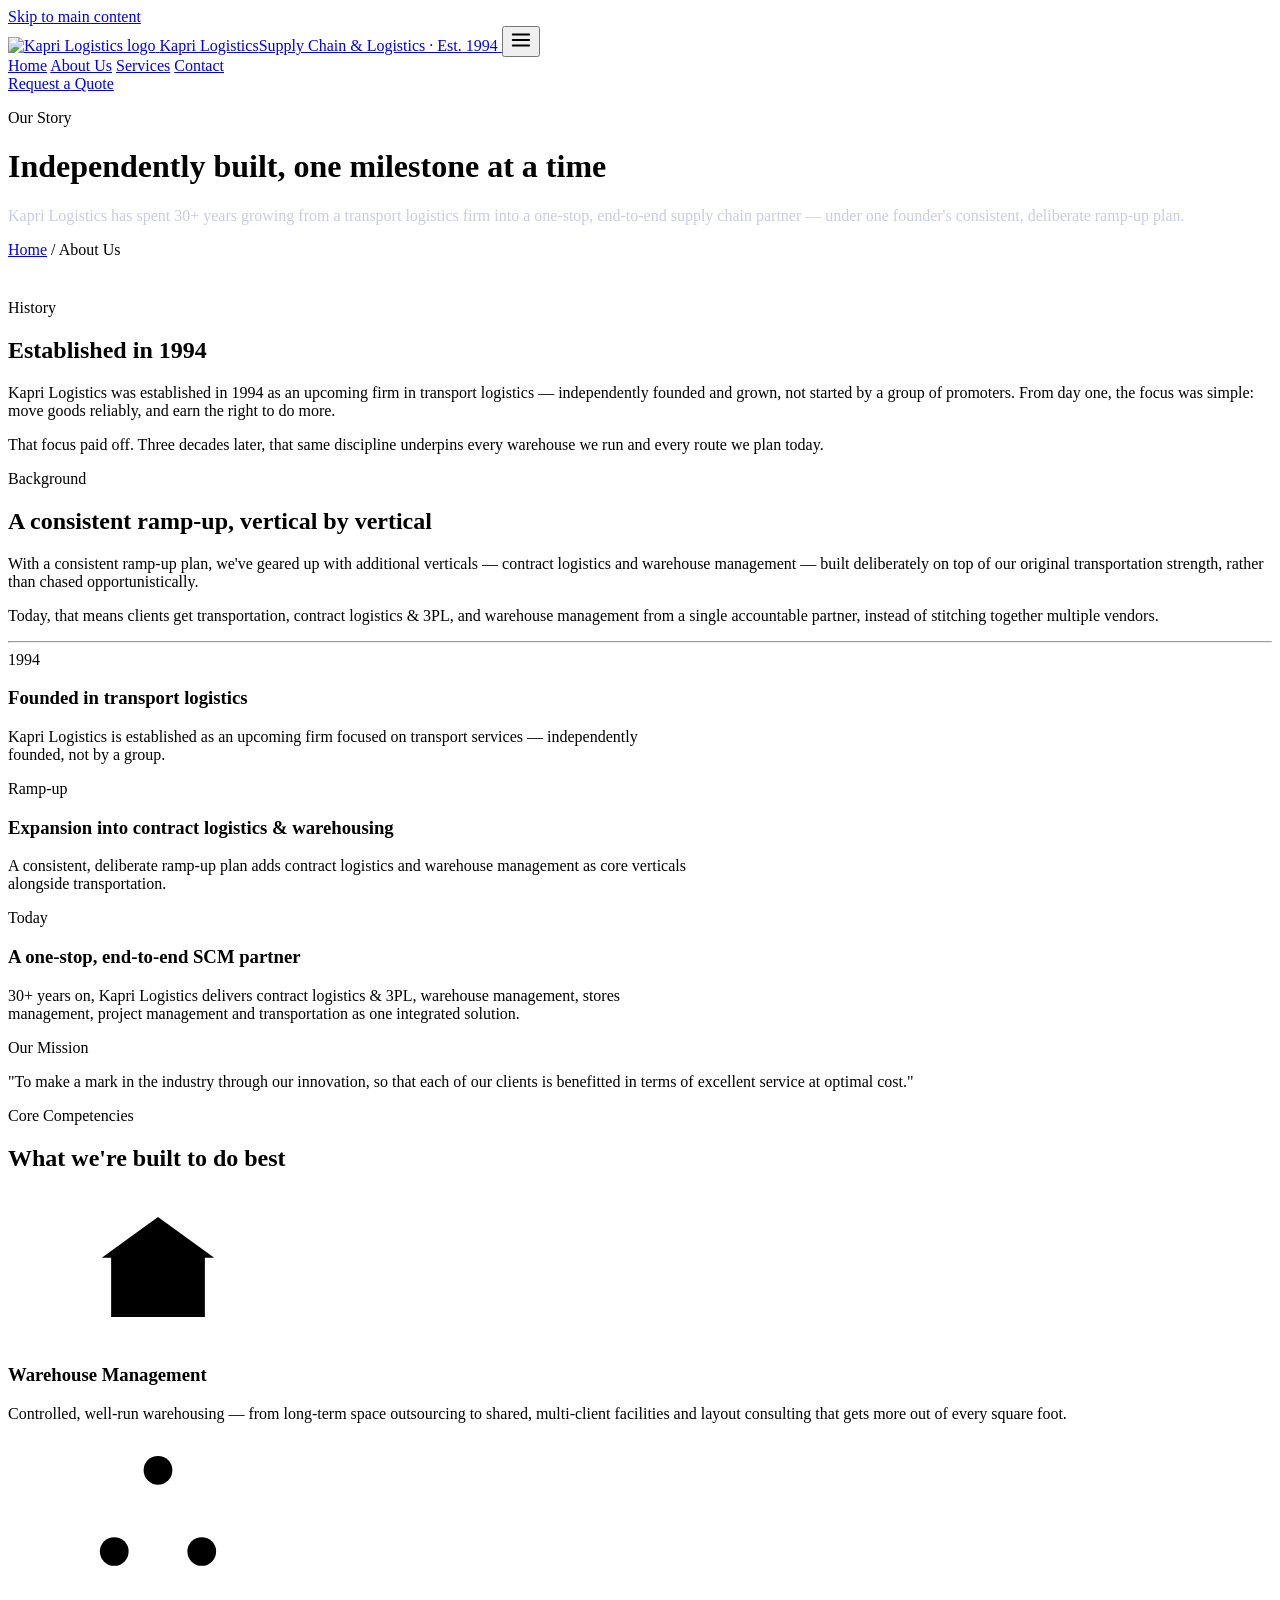
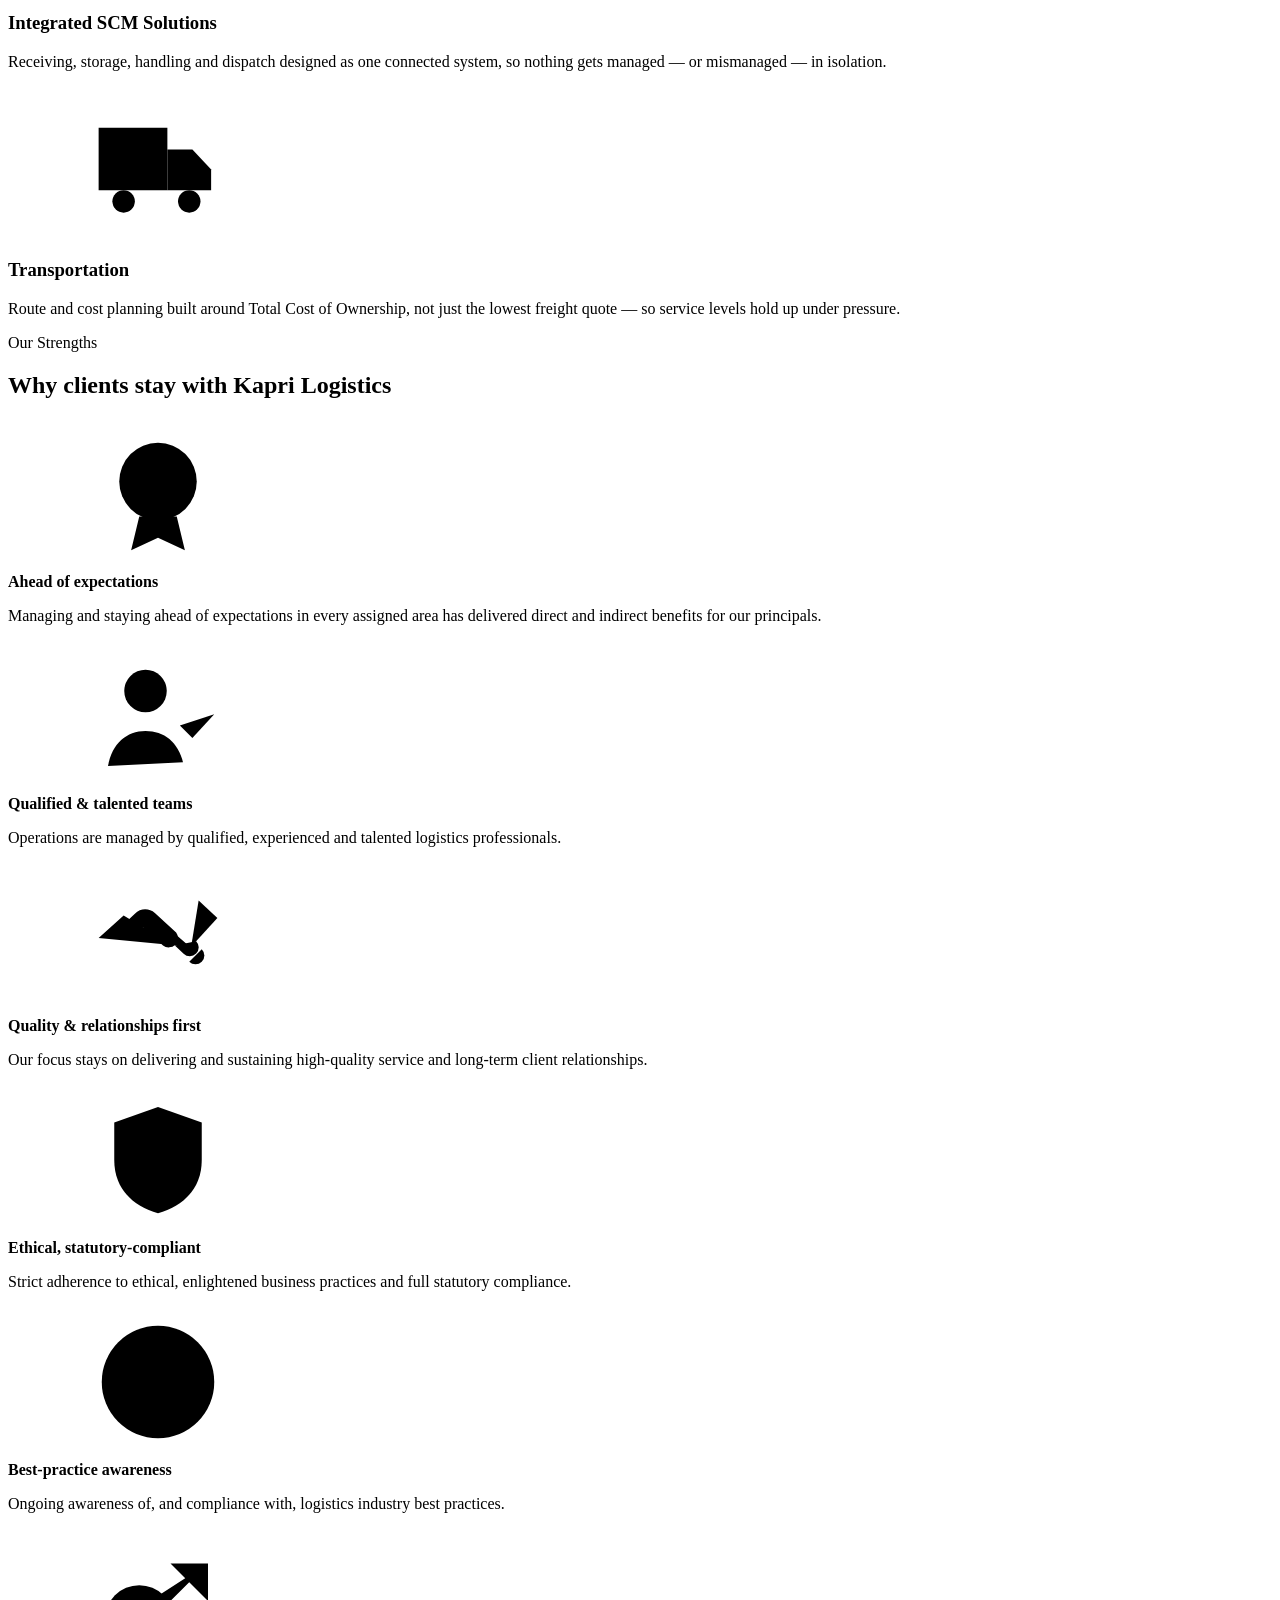
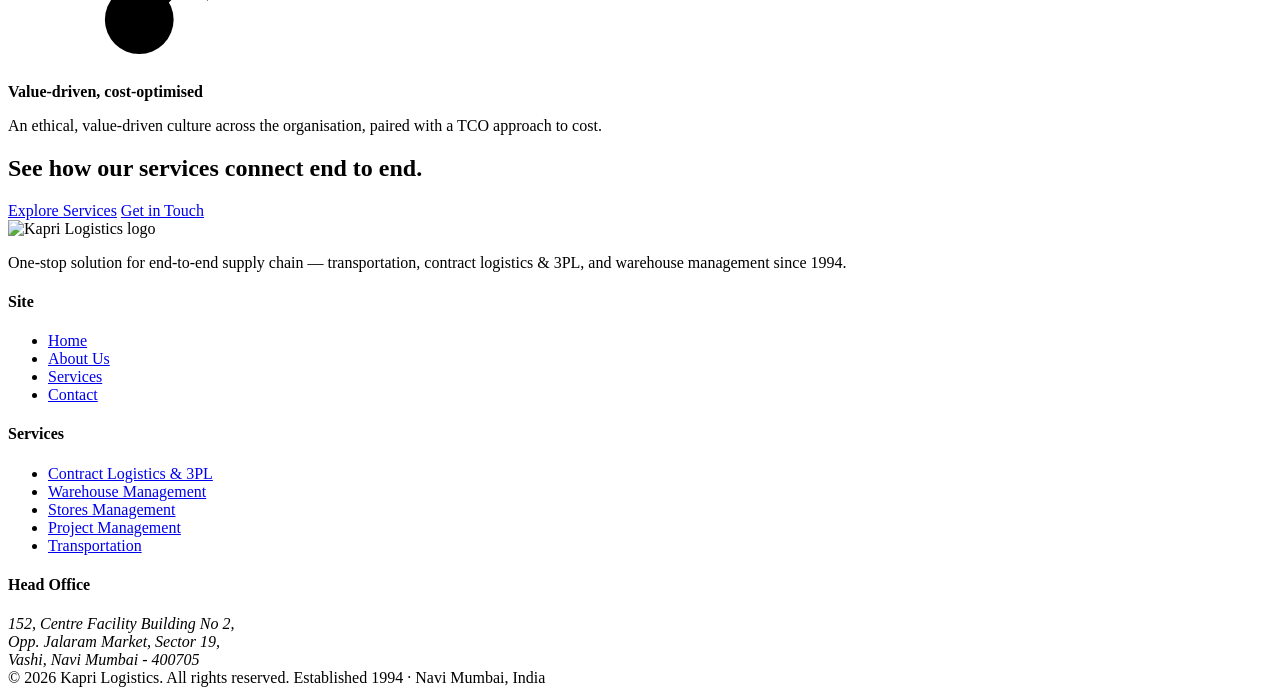
==== about.html @ 38646e4d "Add files via upload" ====
<!DOCTYPE html>
<html lang="en-IN">
<head>
<meta charset="UTF-8">
<meta name="viewport" content="width=device-width, initial-scale=1.0">
<title>About Kapri Logistics | 30+ Years in Supply Chain, Since 1994</title>
<meta name="description" content="Kapri Logistics was independently founded in 1994 as a transport logistics firm and has grown into a one-stop 3PL, warehouse management and SCM partner. Read our history, mission and core competencies.">
<link rel="canonical" href="https://www.kaprilogistics.in/about.html">
<meta name="robots" content="index, follow">
<meta name="author" content="Kapri Logistics">
<meta name="keywords" content="Kapri Logistics history, logistics company since 1994, warehouse management company, contract logistics 3PL India, supply chain company Navi Mumbai">

<meta property="og:type" content="website">
<meta property="og:site_name" content="Kapri Logistics">
<meta property="og:title" content="About Kapri Logistics | 30+ Years in Supply Chain, Since 1994">
<meta property="og:description" content="Independently founded in 1994. Today a one-stop 3PL, warehouse management and SCM partner with 30+ years of experience.">
<meta property="og:url" content="https://www.kaprilogistics.in/about.html">
<meta property="og:image" content="https://www.kaprilogistics.in/images/og-image.png">
<meta property="og:locale" content="en_IN">
<meta name="twitter:card" content="summary_large_image">
<meta name="twitter:title" content="About Kapri Logistics | Since 1994">
<meta name="twitter:description" content="Independently founded in 1994. Today a one-stop 3PL, warehouse management and SCM partner.">
<meta name="twitter:image" content="https://www.kaprilogistics.in/images/og-image.png">

<link rel="icon" type="image/png" href="images/favicon-32.png" sizes="32x32">
<link rel="icon" type="image/png" href="images/favicon-16.png" sizes="16x16">
<link rel="apple-touch-icon" href="images/favicon-180.png">
<link rel="manifest" href="site.webmanifest">
<meta name="theme-color" content="#1B1840">

<link rel="preconnect" href="https://fonts.googleapis.com">
<link rel="preconnect" href="https://fonts.gstatic.com" crossorigin>
<link href="https://fonts.googleapis.com/css2?family=Space+Grotesk:wght@500;600;700&family=IBM+Plex+Sans:wght@400;500;600&family=IBM+Plex+Mono:wght@500;600;700&display=swap" rel="stylesheet">
<link rel="stylesheet" href="css/style.css">

<script type="application/ld+json">
{
  "@context": "https://schema.org",
  "@type": "AboutPage",
  "@id": "https://www.kaprilogistics.in/about.html",
  "name": "About Kapri Logistics",
  "url": "https://www.kaprilogistics.in/about.html",
  "isPartOf": { "@id": "https://www.kaprilogistics.in/#organization" },
  "mainEntity": {
    "@type": "Organization",
    "name": "Kapri Logistics",
    "foundingDate": "1994",
    "description": "Independently founded in 1994 as a transport logistics firm; grew through a consistent ramp-up plan into contract logistics and warehouse management, now offering end-to-end SCM, 3PL and transportation services.",
    "slogan": "To make a mark in the industry through innovation, so every client benefits from excellent service at optimal cost."
  }
}
</script>
<script type="application/ld+json">
{
  "@context": "https://schema.org",
  "@type": "BreadcrumbList",
  "itemListElement": [
    { "@type": "ListItem", "position": 1, "name": "Home", "item": "https://www.kaprilogistics.in/index.html" },
    { "@type": "ListItem", "position": 2, "name": "About Us", "item": "https://www.kaprilogistics.in/about.html" }
  ]
}
</script>
</head>
<body>
<a class="skip-link" href="#main">Skip to main content</a>

<svg xmlns="http://www.w3.org/2000/svg" style="display:none" aria-hidden="true">
  <defs>
    <symbol id="ic-warehouse" viewBox="0 0 24 24"><path d="M3 10.5 12 4l9 6.5" /><path d="M4.5 9.5V20h15V9.5" /><path d="M9.5 20v-6h5v6" /><path d="M4.5 20h15" /></symbol>
    <symbol id="ic-network" viewBox="0 0 24 24"><circle cx="12" cy="5" r="2.3"/><circle cx="5" cy="18" r="2.3"/><circle cx="19" cy="18" r="2.3"/><path d="M12 7.3v4.2M10.5 12.8 6.6 16.2M13.5 12.8l3.9 3.4"/></symbol>
    <symbol id="ic-truck" viewBox="0 0 24 24"><path d="M2.5 6.5h11v10h-11z"/><path d="M13.5 10h4l3 3.2v3.3h-7z"/><circle cx="6.5" cy="18.3" r="1.8"/><circle cx="17" cy="18.3" r="1.8"/></symbol>
    <symbol id="ic-box" viewBox="0 0 24 24"><path d="M12 3 21 7.5v9L12 21 3 16.5v-9z"/><path d="M3 7.5 12 12l9-4.5"/><path d="M12 12v9"/></symbol>
    <symbol id="ic-user-check" viewBox="0 0 24 24"><circle cx="10" cy="8" r="3.4"/><path d="M4 20c.6-3.6 3-5.6 6-5.6s5.2 1.8 6 5"/><path d="m15.5 13.5 2 2 3.5-3.8"/></symbol>
    <symbol id="ic-shield-check" viewBox="0 0 24 24"><path d="M12 3.5 19 6v6c0 4.6-3 7.4-7 8.5-4-1.1-7-3.9-7-8.5V6z"/><path d="m9 12 2 2 4-4.4"/></symbol>
    <symbol id="ic-badge-check" viewBox="0 0 24 24"><circle cx="12" cy="10" r="6.2"/><path d="m9.3 10 1.8 1.8L14.7 8"/><path d="m9 15.6-1.3 5.4L12 19l4.3 2-1.3-5.4"/></symbol>
    <symbol id="ic-compass" viewBox="0 0 24 24"><circle cx="12" cy="12" r="9"/><path d="m14.8 9.2-1.6 4.4-4.4 1.6 1.6-4.4z"/></symbol>
    <symbol id="ic-coin-trend" viewBox="0 0 24 24"><circle cx="9" cy="14.5" r="5.5"/><path d="M9 11.7v5.6M7 16.1c.4.6 1.1 1 2 1s1.9-.5 1.9-1.4c0-2-3.8-1.1-3.8-3 0-.9.9-1.4 1.9-1.4.8 0 1.5.3 1.9.9"/><path d="M14 5.5h6v6M20 5.5l-6.5 6.5-2.2-2.2-3.8 3.8"/></symbol>
    <symbol id="ic-handshake" viewBox="0 0 24 24"><path d="m2.5 12 4-3.6 3.3 2 2-1.6 5.3 4.6"/><path d="m9.8 10.4 3 2.8a1.5 1.5 0 0 0 2.1-2.1l-3.4-3.1c-.9-.8-2.3-.8-3.2.1L6.5 9.8"/><path d="m14.7 13.2 1.4 1.3a1.4 1.4 0 0 0 2-2" /><path d="M17 15.8a1.4 1.4 0 0 0 2-2" /><path d="m18.5 6 3 2.8-4.2 4.6"/></symbol>
    <symbol id="ic-arrow-right" viewBox="0 0 24 24"><path d="M4.5 12h15"/><path d="m13 6 6 6-6 6"/></symbol>
    <symbol id="ic-map-pin" viewBox="0 0 24 24"><path d="M12 21.5s7-6.4 7-12A7 7 0 0 0 5 9.5c0 5.6 7 12 7 12Z"/><circle cx="12" cy="9.3" r="2.4"/></symbol>
  </defs>
</svg>

<header class="site-header">
  <nav class="nav container" aria-label="Primary">
    <a href="index.html" class="brand">
      <img src="images/logo-transparent.png" alt="Kapri Logistics logo" width="40" height="42">
      <span>Kapri Logistics<span class="brand-text-sub">Supply Chain &amp; Logistics · Est. 1994</span></span>
    </a>
    <button class="nav-toggle" aria-label="Toggle navigation menu" aria-expanded="false">
      <svg width="22" height="22" viewBox="0 0 24 24" fill="none" stroke="currentColor" stroke-width="2" stroke-linecap="round"><path d="M3 6h18M3 12h18M3 18h18"/></svg>
    </button>
    <div class="nav-links">
      <a href="index.html">Home</a>
      <a href="about.html" aria-current="page">About Us</a>
      <a href="services.html">Services</a>
      <a href="contact.html">Contact</a>
    </div>
    <div class="nav-cta">
      <a href="contact.html" class="btn btn-outline-navy"><span class="long">Request a</span> Quote</a>
    </div>
  </nav>
</header>

<main id="main">

  <div class="page-header">
    <div class="container">
      <p class="eyebrow">Our Story</p>
      <h1>Independently built, one milestone at a time</h1>
      <p class="lede" style="color:#C9CCE3;">Kapri Logistics has spent 30+ years growing from a transport logistics firm into a one-stop, end-to-end supply chain partner — under one founder's consistent, deliberate ramp-up plan.</p>
    </div>
  </div>

  <div class="container">
    <nav class="breadcrumb" aria-label="Breadcrumb">
      <a href="index.html">Home</a>
      <span aria-hidden="true">/</span>
      <span aria-current="page">About Us</span>
    </nav>
  </div>

  <!-- HISTORY + BACKGROUND -->
  <section class="section section--white" style="padding-top:24px;">
    <div class="container">
      <div class="grid-2" style="align-items:start; gap:56px;">
        <div>
          <p class="eyebrow">History</p>
          <h2>Established in 1994</h2>
          <p class="lede">Kapri Logistics was established in 1994 as an upcoming firm in transport logistics — independently founded and grown, not started by a group of promoters. From day one, the focus was simple: move goods reliably, and earn the right to do more.</p>
          <p>That focus paid off. Three decades later, that same discipline underpins every warehouse we run and every route we plan today.</p>
        </div>
        <div>
          <p class="eyebrow">Background</p>
          <h2>A consistent ramp-up, vertical by vertical</h2>
          <p class="lede">With a consistent ramp-up plan, we've geared up with additional verticals — contract logistics and warehouse management — built deliberately on top of our original transportation strength, rather than chased opportunistically.</p>
          <p>Today, that means clients get transportation, contract logistics &amp; 3PL, and warehouse management from a single accountable partner, instead of stitching together multiple vendors.</p>
        </div>
      </div>

      <hr class="divider-dash">

      <div class="timeline" style="max-width:680px;">
        <div class="timeline-item">
          <span class="timeline-year">1994</span>
          <h3>Founded in transport logistics</h3>
          <p>Kapri Logistics is established as an upcoming firm focused on transport services — independently founded, not by a group.</p>
        </div>
        <div class="timeline-item">
          <span class="timeline-year">Ramp-up</span>
          <h3>Expansion into contract logistics &amp; warehousing</h3>
          <p>A consistent, deliberate ramp-up plan adds contract logistics and warehouse management as core verticals alongside transportation.</p>
        </div>
        <div class="timeline-item">
          <span class="timeline-year">Today</span>
          <h3>A one-stop, end-to-end SCM partner</h3>
          <p>30+ years on, Kapri Logistics delivers contract logistics &amp; 3PL, warehouse management, stores management, project management and transportation as one integrated solution.</p>
        </div>
      </div>
    </div>
  </section>

  <!-- MISSION -->
  <section class="section section--paper-dim">
    <div class="container">
      <div class="mission-block">
        <p class="eyebrow">Our Mission</p>
        <p class="quote">"To make a mark in the industry through our innovation, so that each of our clients is benefitted in terms of excellent service at optimal cost."</p>
      </div>
    </div>
  </section>

  <!-- CORE COMPETENCIES DETAIL -->
  <section class="section section--white">
    <div class="container">
      <div class="section-head">
        <p class="eyebrow">Core Competencies</p>
        <h2>What we're built to do best</h2>
      </div>
      <div class="grid-3">
        <article class="tag-card">
          <div class="tag-icon"><svg><use href="#ic-warehouse"></use></svg></div>
          <h3>Warehouse Management</h3>
          <p>Controlled, well-run warehousing — from long-term space outsourcing to shared, multi-client facilities and layout consulting that gets more out of every square foot.</p>
        </article>
        <article class="tag-card">
          <div class="tag-icon"><svg><use href="#ic-network"></use></svg></div>
          <h3>Integrated SCM Solutions</h3>
          <p>Receiving, storage, handling and dispatch designed as one connected system, so nothing gets managed — or mismanaged — in isolation.</p>
        </article>
        <article class="tag-card">
          <div class="tag-icon"><svg><use href="#ic-truck"></use></svg></div>
          <h3>Transportation</h3>
          <p>Route and cost planning built around Total Cost of Ownership, not just the lowest freight quote — so service levels hold up under pressure.</p>
        </article>
      </div>
    </div>
  </section>

  <!-- WHY US FULL -->
  <section class="section section--paper-dim">
    <div class="container">
      <div class="section-head">
        <p class="eyebrow">Our Strengths</p>
        <h2>Why clients stay with Kapri Logistics</h2>
      </div>
      <div class="check-list">
        <div class="check-item">
          <div class="check-icon"><svg><use href="#ic-badge-check"></use></svg></div>
          <div><strong>Ahead of expectations</strong><p>Managing and staying ahead of expectations in every assigned area has delivered direct and indirect benefits for our principals.</p></div>
        </div>
        <div class="check-item">
          <div class="check-icon"><svg><use href="#ic-user-check"></use></svg></div>
          <div><strong>Qualified &amp; talented teams</strong><p>Operations are managed by qualified, experienced and talented logistics professionals.</p></div>
        </div>
        <div class="check-item">
          <div class="check-icon"><svg><use href="#ic-handshake"></use></svg></div>
          <div><strong>Quality &amp; relationships first</strong><p>Our focus stays on delivering and sustaining high-quality service and long-term client relationships.</p></div>
        </div>
        <div class="check-item">
          <div class="check-icon"><svg><use href="#ic-shield-check"></use></svg></div>
          <div><strong>Ethical, statutory-compliant</strong><p>Strict adherence to ethical, enlightened business practices and full statutory compliance.</p></div>
        </div>
        <div class="check-item">
          <div class="check-icon"><svg><use href="#ic-compass"></use></svg></div>
          <div><strong>Best-practice awareness</strong><p>Ongoing awareness of, and compliance with, logistics industry best practices.</p></div>
        </div>
        <div class="check-item">
          <div class="check-icon"><svg><use href="#ic-coin-trend"></use></svg></div>
          <div><strong>Value-driven, cost-optimised</strong><p>An ethical, value-driven culture across the organisation, paired with a TCO approach to cost.</p></div>
        </div>
      </div>
    </div>
  </section>

  <!-- CTA -->
  <section class="section section--white">
    <div class="container">
      <div class="cta-banner">
        <h2>See how our services connect end to end.</h2>
        <div class="cta-banner-actions">
          <a href="services.html" class="btn btn-amber">Explore Services</a>
          <a href="contact.html" class="btn btn-ghost">Get in Touch</a>
        </div>
      </div>
    </div>
  </section>

</main>

<footer class="site-footer">
  <div class="container">
    <div class="footer-grid">
      <div class="footer-brand">
        <img src="images/logo-white.png" alt="Kapri Logistics logo" width="130" height="123">
        <p>One-stop solution for end-to-end supply chain — transportation, contract logistics &amp; 3PL, and warehouse management since 1994.</p>
      </div>
      <div class="footer-col">
        <h4>Site</h4>
        <ul>
          <li><a href="index.html">Home</a></li>
          <li><a href="about.html">About Us</a></li>
          <li><a href="services.html">Services</a></li>
          <li><a href="contact.html">Contact</a></li>
        </ul>
      </div>
      <div class="footer-col">
        <h4>Services</h4>
        <ul>
          <li><a href="services.html#contract-logistics">Contract Logistics &amp; 3PL</a></li>
          <li><a href="services.html#warehouse-management">Warehouse Management</a></li>
          <li><a href="services.html#stores-management">Stores Management</a></li>
          <li><a href="services.html#project-management">Project Management</a></li>
          <li><a href="services.html#transportation">Transportation</a></li>
        </ul>
      </div>
      <div class="footer-col">
        <h4>Head Office</h4>
        <address class="footer-address">
          152, Centre Facility Building No 2,<br>
          Opp. Jalaram Market, Sector 19,<br>
          Vashi, Navi Mumbai - 400705
        </address>
      </div>
    </div>
    <div class="footer-bottom">
      <span>&copy; <span id="year">2026</span> Kapri Logistics. All rights reserved.</span>
      <span>Established 1994 · Navi Mumbai, India</span>
    </div>
  </div>
</footer>

<script src="js/main.js"></script>
</body>
</html>
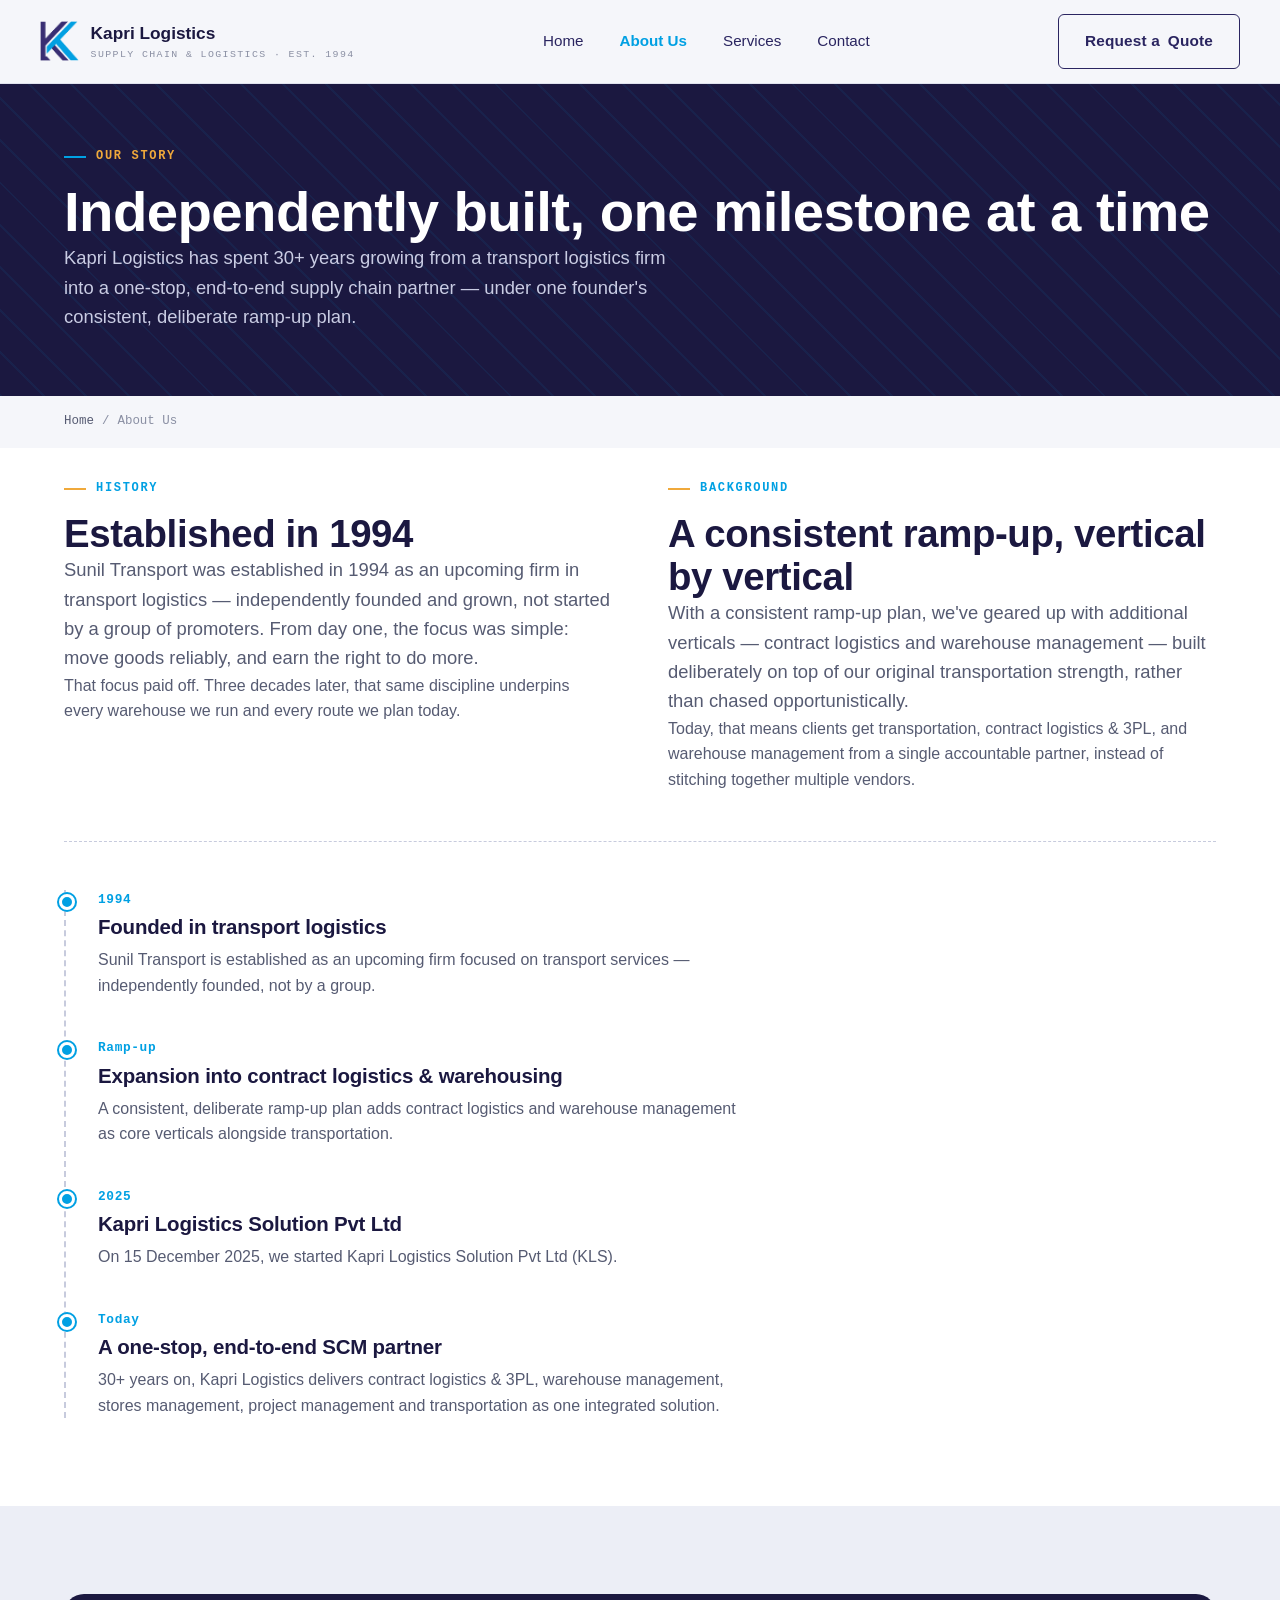
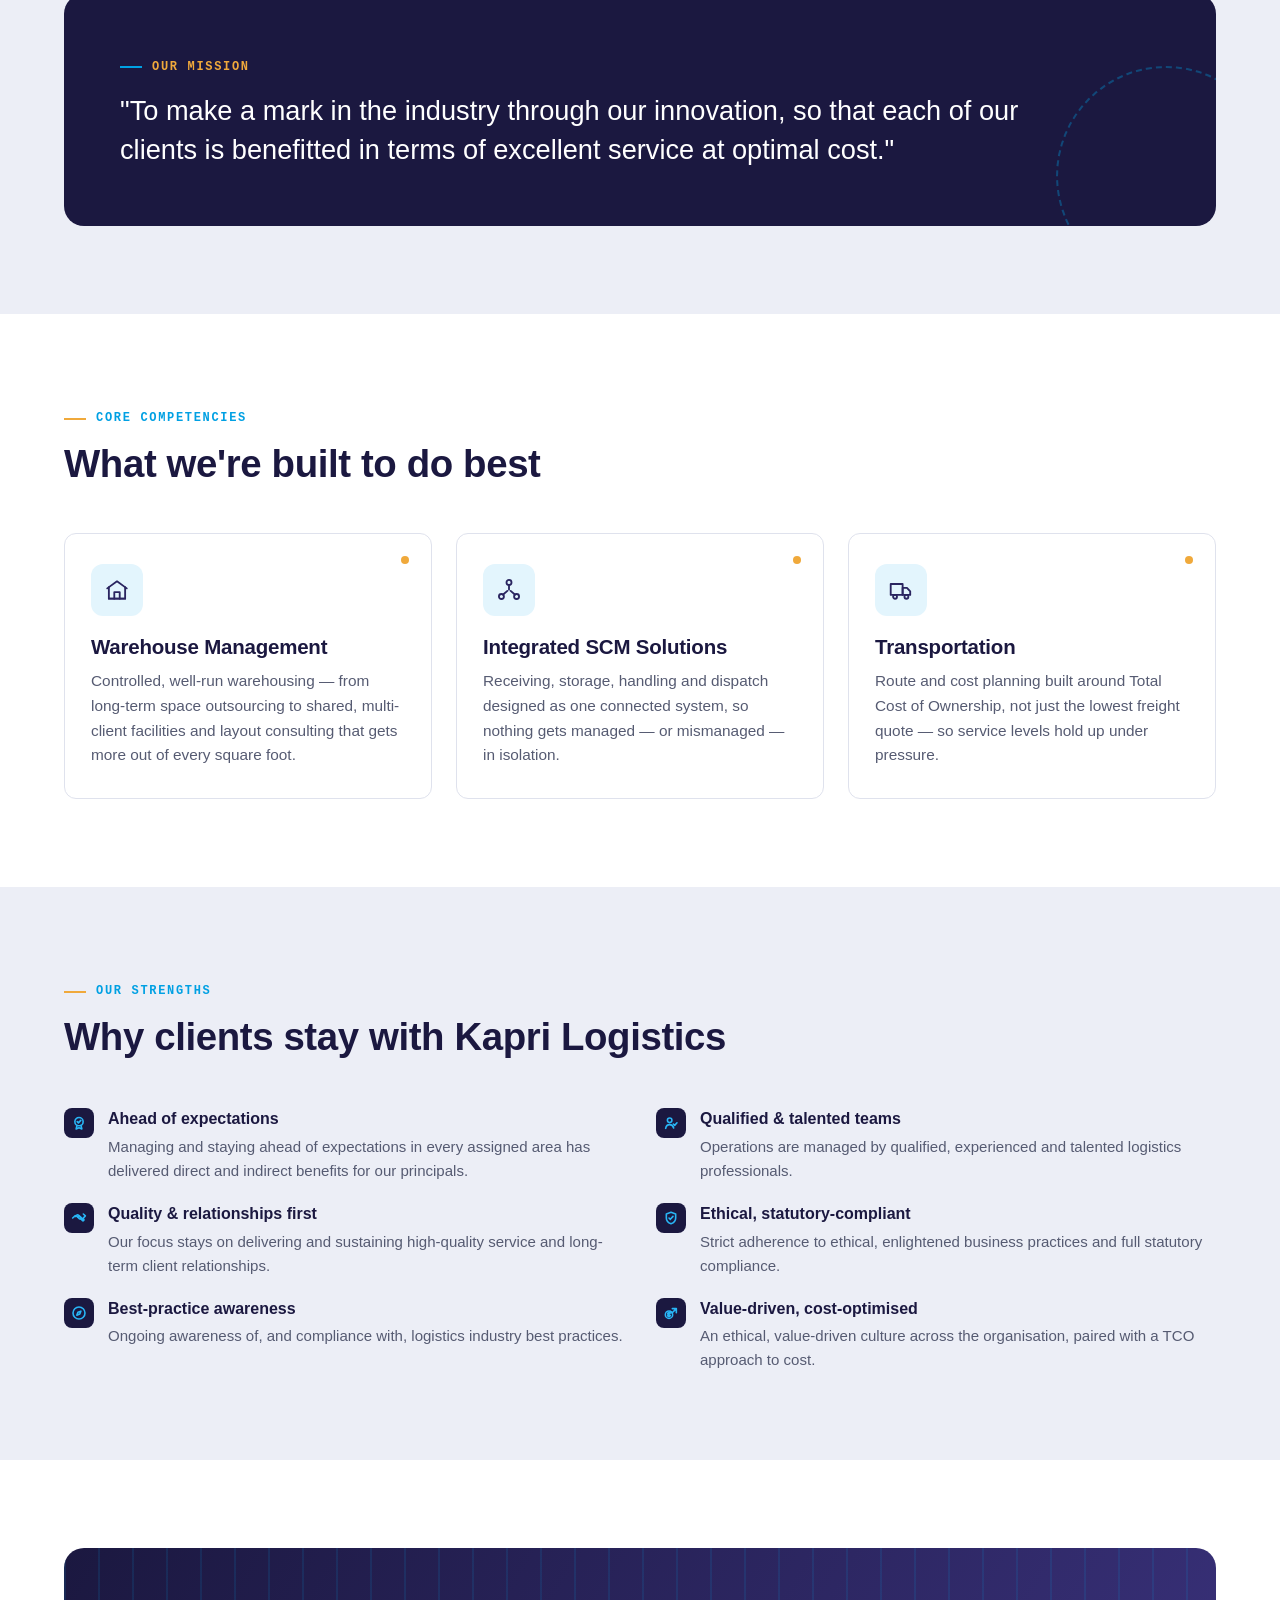
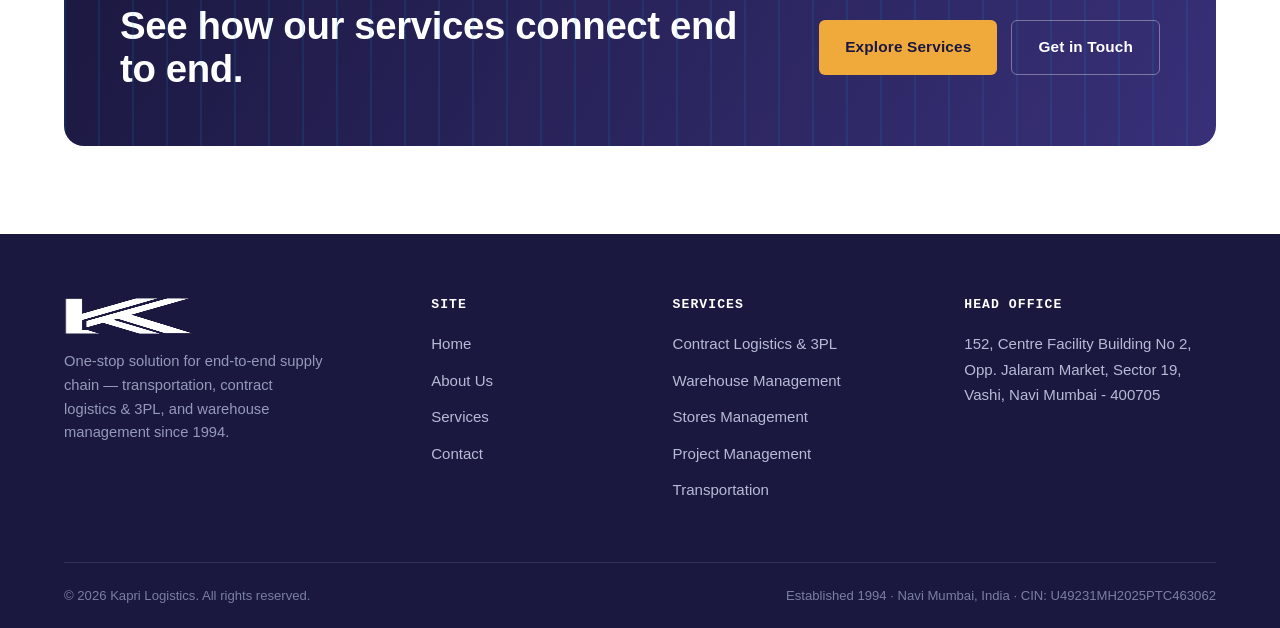
==== commit 9c724099: "Chnages in the content" ====
--- a/about.html
+++ b/about.html
@@ -127,7 +127,7 @@
         <div>
           <p class="eyebrow">History</p>
           <h2>Established in 1994</h2>
-          <p class="lede">Kapri Logistics was established in 1994 as an upcoming firm in transport logistics — independently founded and grown, not started by a group of promoters. From day one, the focus was simple: move goods reliably, and earn the right to do more.</p>
+          <p class="lede">Sunil Transport was established in 1994 as an upcoming firm in transport logistics — independently founded and grown, not started by a group of promoters. From day one, the focus was simple: move goods reliably, and earn the right to do more.</p>
           <p>That focus paid off. Three decades later, that same discipline underpins every warehouse we run and every route we plan today.</p>
         </div>
         <div>
@@ -144,12 +144,17 @@
         <div class="timeline-item">
           <span class="timeline-year">1994</span>
           <h3>Founded in transport logistics</h3>
-          <p>Kapri Logistics is established as an upcoming firm focused on transport services — independently founded, not by a group.</p>
+          <p>Sunil Transport is established as an upcoming firm focused on transport services — independently founded, not by a group.</p>
         </div>
         <div class="timeline-item">
           <span class="timeline-year">Ramp-up</span>
           <h3>Expansion into contract logistics &amp; warehousing</h3>
           <p>A consistent, deliberate ramp-up plan adds contract logistics and warehouse management as core verticals alongside transportation.</p>
+        </div>
+        <div class="timeline-item">
+          <span class="timeline-year">2025</span>
+          <h3>Kapri Logistics Solution Pvt Ltd</h3>
+          <p>On 15 December 2025, we started Kapri Logistics Solution Pvt Ltd (KLS).</p>
         </div>
         <div class="timeline-item">
           <span class="timeline-year">Today</span>
@@ -285,7 +290,7 @@
     </div>
     <div class="footer-bottom">
       <span>&copy; <span id="year">2026</span> Kapri Logistics. All rights reserved.</span>
-      <span>Established 1994 · Navi Mumbai, India</span>
+      <span>Established 1994 · Navi Mumbai, India · CIN: U49231MH2025PTC463062</span>
     </div>
   </div>
 </footer>
--- a/css/style.css
+++ b/css/style.css
@@ -0,0 +1,733 @@
+/* ==========================================================================
+   Kapri Logistics — Stylesheet
+   Design language: "Waybill" — industrial, technical, route-driven.
+   Palette derived from brand mark (navy + cyan) with an amber manifest accent.
+   ========================================================================== */
+
+:root {
+  /* Color tokens */
+  --navy-900: #1B1840;
+  --navy-800: #2A2560;
+  --navy-700: #383078;
+  --navy-600: #4A4296;
+  --cyan-500: #00A0E3;
+  --cyan-400: #29B6F6;
+  --cyan-100: #E3F5FD;
+  --amber-500: #F0A93B;
+  --amber-600: #D9901E;
+  --paper: #F5F6FA;
+  --paper-dim: #ECEEF6;
+  --white: #FFFFFF;
+  --ink: #1B1C2B;
+  --slate-600: #565B72;
+  --slate-400: #8A8FA3;
+  --line: #DFE2ED;
+  --line-strong: #C7CBDD;
+
+  /* Type */
+  --font-display: "Space Grotesk", "Segoe UI", sans-serif;
+  --font-body: "IBM Plex Sans", "Segoe UI", sans-serif;
+  --font-mono: "IBM Plex Mono", "SFMono-Regular", Consolas, monospace;
+
+  /* Layout */
+  --max-w: 1200px;
+  --radius-sm: 6px;
+  --radius-md: 12px;
+  --radius-lg: 20px;
+  --shadow-sm: 0 1px 2px rgba(27, 24, 64, 0.06), 0 1px 1px rgba(27, 24, 64, 0.04);
+  --shadow-md: 0 12px 24px -12px rgba(27, 24, 64, 0.28);
+  --shadow-lg: 0 24px 48px -16px rgba(27, 24, 64, 0.32);
+}
+
+/* ----- Reset ----- */
+*, *::before, *::after { box-sizing: border-box; }
+html { scroll-behavior: smooth; }
+body, h1, h2, h3, h4, p, figure, ul, ol { margin: 0; }
+ul, ol { padding: 0; list-style: none; }
+img, svg { display: block; max-width: 100%; }
+a { color: inherit; text-decoration: none; }
+button { font: inherit; cursor: pointer; border: none; background: none; color: inherit; }
+input, textarea, select { font: inherit; }
+
+@media (prefers-reduced-motion: reduce) {
+  *, *::before, *::after {
+    animation-duration: 0.001ms !important;
+    animation-iteration-count: 1 !important;
+    transition-duration: 0.001ms !important;
+    scroll-behavior: auto !important;
+  }
+}
+
+body {
+  font-family: var(--font-body);
+  color: var(--ink);
+  background: var(--paper);
+  line-height: 1.6;
+  -webkit-font-smoothing: antialiased;
+}
+
+h1, h2, h3, h4 {
+  font-family: var(--font-display);
+  color: var(--navy-900);
+  line-height: 1.12;
+  letter-spacing: -0.01em;
+  font-weight: 600;
+}
+
+h1 { font-size: clamp(2.2rem, 4.4vw, 3.6rem); }
+h2 { font-size: clamp(1.7rem, 3vw, 2.4rem); }
+h3 { font-size: clamp(1.15rem, 1.6vw, 1.4rem); }
+
+p { color: var(--slate-600); }
+.lede { font-size: 1.15rem; color: var(--slate-600); max-width: 62ch; }
+
+a:focus-visible, button:focus-visible, input:focus-visible, textarea:focus-visible {
+  outline: 2px solid var(--cyan-500);
+  outline-offset: 3px;
+  border-radius: 4px;
+}
+
+.container {
+  max-width: var(--max-w);
+  margin: 0 auto;
+  padding: 0 24px;
+}
+
+.section { padding: 88px 0; }
+.section--tight { padding: 56px 0; }
+.section--dark { background: var(--navy-900); color: #C9CCE3; }
+.section--dark h2, .section--dark h3 { color: var(--white); }
+.section--paper-dim { background: var(--paper-dim); }
+.section--white { background: var(--white); }
+
+.eyebrow {
+  display: inline-flex;
+  align-items: center;
+  gap: 10px;
+  font-family: var(--font-mono);
+  font-size: 0.75rem;
+  letter-spacing: 0.14em;
+  text-transform: uppercase;
+  color: var(--cyan-500);
+  font-weight: 600;
+  margin-bottom: 14px;
+}
+.eyebrow::before {
+  content: "";
+  width: 22px;
+  height: 2px;
+  background: var(--amber-500);
+  display: inline-block;
+}
+
+.section-head { max-width: 720px; margin-bottom: 48px; }
+.section-head--center { margin-left: auto; margin-right: auto; text-align: center; }
+
+/* ----- Buttons ----- */
+.btn {
+  display: inline-flex;
+  align-items: center;
+  justify-content: center;
+  gap: 8px;
+  padding: 14px 26px;
+  border-radius: var(--radius-sm);
+  font-family: var(--font-display);
+  font-weight: 600;
+  font-size: 0.96rem;
+  letter-spacing: 0.01em;
+  transition: transform 0.15s ease, box-shadow 0.15s ease, background 0.15s ease, color 0.15s ease, border-color .15s ease;
+  white-space: nowrap;
+}
+.btn-primary {
+  background: var(--cyan-500);
+  color: var(--white);
+  box-shadow: var(--shadow-sm);
+}
+.btn-primary:hover { background: var(--cyan-400); transform: translateY(-2px); box-shadow: var(--shadow-md); }
+.btn-ghost {
+  border: 1.5px solid rgba(255,255,255,0.35);
+  color: var(--white);
+}
+.btn-ghost:hover { border-color: var(--white); background: rgba(255,255,255,0.08); }
+.btn-outline-navy {
+  border: 1.5px solid var(--navy-800);
+  color: var(--navy-800);
+}
+.btn-outline-navy:hover { background: var(--navy-800); color: var(--white); }
+.btn-amber {
+  background: var(--amber-500);
+  color: var(--navy-900);
+}
+.btn-amber:hover { background: var(--amber-600); transform: translateY(-2px); box-shadow: var(--shadow-md); }
+.btn-block { width: 100%; }
+
+/* ----- Header ----- */
+.site-header {
+  position: sticky;
+  top: 0;
+  z-index: 100;
+  background: rgba(245, 246, 250, 0.92);
+  backdrop-filter: blur(10px);
+  border-bottom: 1px solid var(--line);
+}
+.nav {
+  display: flex;
+  align-items: center;
+  justify-content: space-between;
+  padding: 14px 0;
+  gap: 24px;
+}
+.brand {
+  display: flex;
+  align-items: center;
+  gap: 12px;
+  font-family: var(--font-display);
+  font-weight: 700;
+  font-size: 1.08rem;
+  color: var(--navy-900);
+}
+.brand img { height: 40px; width: auto; }
+.brand-text-sub {
+  display: block;
+  font-family: var(--font-mono);
+  font-weight: 500;
+  font-size: 0.62rem;
+  letter-spacing: 0.14em;
+  text-transform: uppercase;
+  color: var(--slate-400);
+}
+.nav-links {
+  display: flex;
+  align-items: center;
+  gap: 8px;
+}
+.nav-links a {
+  padding: 10px 14px;
+  font-size: 0.95rem;
+  font-weight: 500;
+  color: var(--navy-800);
+  border-radius: var(--radius-sm);
+  position: relative;
+}
+.nav-links a:hover { background: var(--paper-dim); }
+.nav-links a[aria-current="page"] { color: var(--cyan-500); font-weight: 600; }
+.nav-cta { display: flex; align-items: center; gap: 10px; }
+.nav-toggle {
+  display: none;
+  width: 44px; height: 44px;
+  align-items: center; justify-content: center;
+  border-radius: var(--radius-sm);
+}
+.nav-toggle:hover { background: var(--paper-dim); }
+
+@media (max-width: 900px) {
+  .nav { justify-content: flex-start; gap: 12px; }
+  .brand { margin-right: auto; }
+  .nav-toggle { display: inline-flex; order: 3; }
+  .nav-cta { order: 2; }
+  .nav-links {
+    position: absolute;
+    top: 100%;
+    left: 0;
+    right: 0;
+    background: var(--navy-900);
+    flex-direction: column;
+    align-items: stretch;
+    padding: 12px 20px 24px;
+    gap: 4px;
+    transform: translateY(-8px);
+    opacity: 0;
+    pointer-events: none;
+    transition: opacity 0.18s ease, transform 0.18s ease;
+    border-top: 1px solid var(--navy-800);
+    border-bottom: 1px solid var(--navy-800);
+    box-shadow: var(--shadow-md);
+  }
+  .nav-links a { padding: 14px 12px; font-size: 1.05rem; color: var(--white); }
+  .nav-links a:hover { background: var(--navy-800); }
+  .nav-links a[aria-current="page"] { color: var(--cyan-400); }
+  .nav-links.is-open { opacity: 1; transform: translateY(0); pointer-events: auto; }
+  .nav-cta .btn { padding: 8px 16px; font-size: 0.9rem; }
+  .nav-cta .btn span.long { display: none; }
+}
+
+/* ----- Hero ----- */
+.hero {
+  position: relative;
+  overflow: hidden;
+  background: linear-gradient(180deg, var(--white) 0%, var(--paper) 100%);
+  border-bottom: 1px solid var(--line);
+}
+.hero-grid {
+  display: grid;
+  grid-template-columns: 1.05fr 0.95fr;
+  gap: 48px;
+  align-items: center;
+  padding: 64px 0 56px;
+}
+.hero h1 { margin-bottom: 20px; }
+.hero h1 em {
+  font-style: normal;
+  color: var(--cyan-500);
+}
+.hero-cta-row { display: flex; gap: 14px; margin-top: 32px; flex-wrap: wrap; }
+.hero-tagline-strip {
+  margin-top: 40px;
+  padding-top: 20px;
+  border-top: 1px dashed var(--line-strong);
+  display: flex;
+  gap: 28px;
+  flex-wrap: wrap;
+  font-family: var(--font-mono);
+  font-size: 0.78rem;
+  color: var(--slate-400);
+  letter-spacing: 0.04em;
+}
+.hero-tagline-strip strong { color: var(--navy-800); font-weight: 700; }
+
+@media (max-width: 900px) {
+  .hero-grid { grid-template-columns: 1fr; padding-top: 40px; }
+}
+
+/* ----- Route map (signature element) ----- */
+.route-map { width: 100%; height: auto; }
+.route-map .path {
+  fill: none;
+  stroke: var(--cyan-500);
+  stroke-width: 2.5;
+  stroke-linecap: round;
+  stroke-dasharray: 7 9;
+  animation: dash-flow 26s linear infinite;
+}
+.route-map .path-b { stroke: var(--navy-700); stroke-dasharray: 4 8; animation-duration: 20s; }
+.route-map .node-ring { fill: var(--white); stroke: var(--navy-800); stroke-width: 2; }
+.route-map .node-dot { fill: var(--cyan-500); }
+.route-map .node-icon { stroke: var(--navy-800); stroke-width: 1.6; fill: none; stroke-linecap: round; stroke-linejoin: round; }
+.route-map .traveler { fill: var(--amber-500); }
+.route-map .label {
+  font-family: var(--font-mono);
+  font-size: 10.5px;
+  fill: var(--slate-600);
+  letter-spacing: 0.03em;
+}
+@keyframes dash-flow { to { stroke-dashoffset: -320; } }
+
+.traveler-motion {
+  offset-path: path("M56,330 C120,250 165,195 225,158 C285,121 320,235 378,292 C425,338 455,165 498,104");
+  offset-rotate: 0deg;
+  animation: travel 8s linear infinite;
+}
+@keyframes travel { from { offset-distance: 0%; } to { offset-distance: 100%; } }
+
+/* ----- Stat / waybill strip ----- */
+.stat-strip {
+  background: var(--navy-900);
+  color: var(--white);
+}
+.stat-strip .container {
+  display: grid;
+  grid-template-columns: repeat(4, 1fr);
+  gap: 0;
+}
+.stat-item {
+  padding: 30px 20px;
+  border-left: 1px solid rgba(255,255,255,0.12);
+  text-align: center;
+}
+.stat-item:first-child { border-left: none; }
+.stat-num {
+  font-family: var(--font-mono);
+  font-size: clamp(1.5rem, 3vw, 2.1rem);
+  font-weight: 600;
+  color: var(--cyan-400);
+  display: block;
+}
+.stat-label {
+  font-size: 0.78rem;
+  letter-spacing: 0.03em;
+  color: #B7BBD6;
+  margin-top: 6px;
+}
+@media (max-width: 760px) {
+  .stat-strip .container { grid-template-columns: repeat(2, 1fr); }
+  .stat-item:nth-child(3) { border-left: none; }
+  .stat-item:nth-child(3), .stat-item:nth-child(4) { border-top: 1px solid rgba(255,255,255,0.12); }
+}
+
+/* ----- Client marquee ----- */
+.clients-strip {
+  background: var(--white);
+  border-bottom: 1px solid var(--line);
+  padding: 52px 0 56px;
+}
+.clients-strip .section-head { margin-bottom: 30px; }
+.marquee {
+  position: relative;
+  overflow: hidden;
+  -webkit-mask-image: linear-gradient(90deg, transparent 0, #000 64px, #000 calc(100% - 64px), transparent 100%);
+  mask-image: linear-gradient(90deg, transparent 0, #000 64px, #000 calc(100% - 64px), transparent 100%);
+}
+.marquee-track {
+  display: flex;
+  align-items: stretch;
+  gap: 18px;
+  width: max-content;
+  animation: marquee-scroll 42s linear infinite;
+}
+.marquee:hover .marquee-track { animation-play-state: paused; }
+@keyframes marquee-scroll {
+  from { transform: translateX(0); }
+  to { transform: translateX(-50%); }
+}
+.client-chip {
+  flex-shrink: 0;
+  display: flex;
+  align-items: center;
+  justify-content: center;
+  min-width: 210px;
+  height: 84px;
+  padding: 0 22px;
+  background: var(--paper-dim);
+  border: 1px solid var(--line);
+  border-radius: var(--radius-md);
+  transition: border-color 0.2s ease, background 0.2s ease, transform 0.2s ease;
+}
+.client-chip:hover {
+  background: var(--white);
+  border-color: var(--cyan-500);
+  transform: translateY(-2px);
+}
+.client-chip .wordmark {
+  font-family: var(--font-display);
+  font-weight: 700;
+  font-size: 1rem;
+  line-height: 1.2;
+  text-align: center;
+  color: var(--navy-800);
+  letter-spacing: -0.01em;
+}
+.client-chip .wordmark small {
+  display: block;
+  font-family: var(--font-mono);
+  font-weight: 500;
+  font-size: 0.66rem;
+  letter-spacing: 0.05em;
+  text-transform: uppercase;
+  color: var(--slate-400);
+  margin-top: 4px;
+}
+.clients-note {
+  margin-top: 18px;
+  font-family: var(--font-mono);
+  font-size: 0.76rem;
+  color: var(--slate-400);
+  letter-spacing: 0.02em;
+}
+
+/* ----- Card grids ----- */
+.grid-3 { display: grid; grid-template-columns: repeat(3, 1fr); gap: 24px; }
+.grid-2 { display: grid; grid-template-columns: repeat(2, 1fr); gap: 24px; }
+.grid-5 { display: grid; grid-template-columns: repeat(5, 1fr); gap: 20px; }
+@media (max-width: 980px) { .grid-3, .grid-5 { grid-template-columns: repeat(2, 1fr); } }
+@media (max-width: 640px) { .grid-3, .grid-2, .grid-5 { grid-template-columns: 1fr; } }
+
+.tag-card {
+  position: relative;
+  background: var(--white);
+  border: 1px solid var(--line);
+  border-radius: var(--radius-md);
+  padding: 30px 26px;
+  transition: transform 0.18s ease, box-shadow 0.18s ease, border-color 0.18s ease;
+}
+.tag-card:hover { transform: translateY(-4px); box-shadow: var(--shadow-md); border-color: var(--line-strong); }
+.tag-card::before {
+  content: "";
+  position: absolute;
+  top: 22px; right: 22px;
+  width: 8px; height: 8px;
+  border-radius: 50%;
+  background: var(--amber-500);
+}
+.tag-icon {
+  width: 52px; height: 52px;
+  border-radius: 12px;
+  background: var(--cyan-100);
+  display: flex; align-items: center; justify-content: center;
+  margin-bottom: 20px;
+}
+.tag-icon svg { width: 26px; height: 26px; stroke: var(--navy-800); fill: none; stroke-width: 1.7; stroke-linecap: round; stroke-linejoin: round; }
+.tag-card h3 { margin-bottom: 10px; }
+.tag-card p { font-size: 0.96rem; }
+.tag-card .card-link {
+  display: inline-flex; align-items: center; gap: 6px;
+  margin-top: 16px; font-weight: 600; font-size: 0.9rem; color: var(--cyan-500);
+}
+.tag-card .card-link svg { width: 14px; height: 14px; stroke: currentColor; fill: none; stroke-width: 2; }
+
+/* ----- Why us checklist ----- */
+.check-list { display: grid; grid-template-columns: repeat(2, 1fr); gap: 18px 32px; }
+@media (max-width: 700px) { .check-list { grid-template-columns: 1fr; } }
+.check-item { display: flex; gap: 14px; align-items: flex-start; }
+.check-icon {
+  flex-shrink: 0;
+  width: 30px; height: 30px;
+  border-radius: 8px;
+  background: var(--navy-900);
+  display: flex; align-items: center; justify-content: center;
+  margin-top: 2px;
+}
+.check-icon svg { width: 16px; height: 16px; stroke: var(--cyan-400); fill: none; stroke-width: 2.4; stroke-linecap: round; stroke-linejoin: round; }
+.check-item strong { display: block; color: var(--navy-900); font-family: var(--font-display); font-size: 1rem; margin-bottom: 3px; }
+.check-item p { font-size: 0.94rem; margin: 0; }
+
+/* ----- Timeline ----- */
+.timeline { position: relative; padding-left: 32px; border-left: 2px dashed var(--line-strong); }
+.timeline-item { position: relative; padding-bottom: 40px; }
+.timeline-item:last-child { padding-bottom: 0; }
+.timeline-item::before {
+  content: "";
+  position: absolute;
+  left: -39px; top: 4px;
+  width: 16px; height: 16px;
+  border-radius: 50%;
+  background: var(--cyan-500);
+  border: 3px solid var(--white);
+  box-shadow: 0 0 0 2px var(--cyan-500);
+}
+.timeline-year {
+  font-family: var(--font-mono);
+  font-size: 0.8rem;
+  color: var(--cyan-500);
+  font-weight: 700;
+  letter-spacing: 0.05em;
+  margin-bottom: 6px;
+  display: block;
+}
+.timeline-item h3 { margin-bottom: 8px; }
+
+/* ----- Pull quote / mission ----- */
+.mission-block {
+  background: var(--navy-900);
+  border-radius: var(--radius-lg);
+  padding: 56px;
+  position: relative;
+  overflow: hidden;
+  color: var(--white);
+}
+.mission-block::after {
+  content: "";
+  position: absolute;
+  right: -60px; bottom: -60px;
+  width: 220px; height: 220px;
+  border: 2px dashed rgba(0,160,227,0.35);
+  border-radius: 50%;
+}
+.mission-block .eyebrow { color: var(--amber-500); }
+.mission-block .eyebrow::before { background: var(--cyan-500); }
+.mission-block p.quote {
+  font-family: var(--font-display);
+  font-size: clamp(1.3rem, 2.4vw, 1.7rem);
+  color: var(--white);
+  line-height: 1.45;
+  font-weight: 500;
+  max-width: 60ch;
+}
+@media (max-width: 700px) { .mission-block { padding: 34px 26px; } }
+
+/* ----- Service detail blocks (services page) ----- */
+.service-block {
+  display: grid;
+  grid-template-columns: 0.85fr 1.15fr;
+  gap: 44px;
+  align-items: start;
+  padding: 56px 0;
+  border-bottom: 1px solid var(--line);
+}
+.service-block:last-child { border-bottom: none; }
+.service-block:nth-child(even) .service-media { order: 2; }
+.service-index {
+  font-family: var(--font-mono);
+  color: var(--cyan-500);
+  font-size: 0.85rem;
+  font-weight: 700;
+  letter-spacing: 0.06em;
+}
+.service-block h2 { margin: 10px 0 16px; }
+.service-scope {
+  margin-top: 22px;
+  display: grid;
+  grid-template-columns: repeat(2, 1fr);
+  gap: 10px 18px;
+}
+.service-scope li {
+  display: flex; gap: 10px; align-items: flex-start;
+  font-size: 0.94rem; color: var(--slate-600);
+  padding: 10px 0; border-top: 1px dashed var(--line);
+}
+.service-scope li:nth-child(-n+2) { border-top: none; }
+.service-scope li svg { flex-shrink: 0; width: 15px; height: 15px; margin-top: 3px; stroke: var(--cyan-500); fill: none; stroke-width: 2.2; }
+@media (max-width: 860px) {
+  .service-block, .service-block:nth-child(even) { grid-template-columns: 1fr; }
+  .service-block:nth-child(even) .service-media { order: 0; }
+  .service-scope { grid-template-columns: 1fr; }
+}
+.service-media {
+  background: var(--paper-dim);
+  border: 1px solid var(--line);
+  border-radius: var(--radius-lg);
+  padding: 28px;
+  display: flex; align-items: center; justify-content: center;
+}
+.service-media svg { width: 100%; height: auto; }
+
+/* ----- FAQ ----- */
+.faq-list { border-top: 1px solid var(--line); }
+.faq-item { border-bottom: 1px solid var(--line); }
+.faq-q {
+  width: 100%;
+  display: flex; align-items: center; justify-content: space-between; gap: 20px;
+  padding: 22px 4px;
+  text-align: left;
+  font-family: var(--font-display);
+  font-weight: 600;
+  font-size: 1.02rem;
+  color: var(--navy-900);
+}
+.faq-q .plus { flex-shrink: 0; width: 22px; height: 22px; position: relative; }
+.faq-q .plus::before, .faq-q .plus::after {
+  content: ""; position: absolute; background: var(--cyan-500); border-radius: 2px;
+  transition: transform 0.2s ease;
+}
+.faq-q .plus::before { top: 10px; left: 2px; width: 18px; height: 2.5px; }
+.faq-q .plus::after { top: 2px; left: 10px; width: 2.5px; height: 18px; }
+.faq-item[open] .plus::after { transform: rotate(90deg); opacity: 0; }
+.faq-item summary { cursor: pointer; list-style: none; }
+.faq-item summary::-webkit-details-marker { display: none; }
+.faq-a { padding: 0 4px 24px; max-width: 68ch; }
+
+/* ----- CTA banner ----- */
+.cta-banner {
+  background: linear-gradient(120deg, var(--navy-900) 0%, var(--navy-700) 100%);
+  border-radius: var(--radius-lg);
+  padding: 56px;
+  display: flex; align-items: center; justify-content: space-between; gap: 32px;
+  flex-wrap: wrap;
+  color: var(--white);
+  position: relative;
+  overflow: hidden;
+}
+.cta-banner::before {
+  content: "";
+  position: absolute; inset: 0;
+  background-image: repeating-linear-gradient(90deg, rgba(0,160,227,0.12) 0 2px, transparent 2px 34px);
+  pointer-events: none;
+}
+.cta-banner h2 { color: var(--white); max-width: 30ch; }
+.cta-banner-actions { display: flex; gap: 14px; flex-wrap: wrap; position: relative; }
+@media (max-width: 700px) { .cta-banner { padding: 36px 26px; } }
+
+/* ----- Forms ----- */
+.form-grid { display: grid; grid-template-columns: 1fr 1fr; gap: 20px; }
+@media (max-width: 700px) { .form-grid { grid-template-columns: 1fr; } }
+.field { display: flex; flex-direction: column; gap: 8px; }
+.field.full { grid-column: 1 / -1; }
+.field label { font-size: 0.85rem; font-weight: 600; color: var(--navy-800); }
+.field input, .field select, .field textarea {
+  padding: 13px 14px;
+  border: 1.5px solid var(--line-strong);
+  border-radius: var(--radius-sm);
+  background: var(--white);
+  color: var(--ink);
+}
+.field input:focus, .field select:focus, .field textarea:focus {
+  border-color: var(--cyan-500);
+  outline: none;
+  box-shadow: 0 0 0 3px var(--cyan-100);
+}
+.field textarea { resize: vertical; min-height: 120px; }
+.form-note { font-size: 0.82rem; color: var(--slate-400); margin-top: 14px; }
+
+/* ----- Contact page specifics ----- */
+.contact-grid { display: grid; grid-template-columns: 0.9fr 1.1fr; gap: 44px; align-items: start; }
+@media (max-width: 900px) { .contact-grid { grid-template-columns: 1fr; } }
+.info-card {
+  background: var(--white); border: 1px solid var(--line); border-radius: var(--radius-lg);
+  padding: 30px;
+}
+.info-row { display: flex; gap: 14px; padding: 16px 0; border-top: 1px dashed var(--line); }
+.info-row:first-child { border-top: none; padding-top: 0; }
+.info-row .ic { width: 38px; height: 38px; border-radius: 10px; background: var(--cyan-100); display: flex; align-items: center; justify-content: center; flex-shrink: 0; }
+.info-row .ic svg { width: 19px; height: 19px; stroke: var(--navy-800); fill: none; stroke-width: 1.8; }
+.info-row strong { display: block; color: var(--navy-900); font-size: 0.92rem; }
+.info-row p, .info-row a { font-size: 0.92rem; margin: 2px 0 0; }
+.map-frame {
+  border: 1px solid var(--line); border-radius: var(--radius-lg); overflow: hidden;
+  margin-top: 22px; filter: grayscale(0.15);
+}
+.map-frame iframe { width: 100%; height: 280px; border: 0; display: block; }
+
+/* ----- Footer ----- */
+.site-footer { background: var(--navy-900); color: #B7BBD6; padding: 64px 0 0; }
+.footer-grid {
+  display: grid; grid-template-columns: 1.3fr 0.8fr 1fr 1fr; gap: 40px;
+  padding-bottom: 48px; border-bottom: 1px solid rgba(255,255,255,0.1);
+}
+@media (max-width: 900px) { .footer-grid { grid-template-columns: 1fr 1fr; } }
+@media (max-width: 560px) { .footer-grid { grid-template-columns: 1fr; } }
+.footer-brand img { height: 36px; margin-bottom: 16px; }
+.footer-brand p { color: #9599B8; font-size: 0.92rem; max-width: 32ch; }
+.footer-col h4 {
+  color: var(--white); font-size: 0.82rem; letter-spacing: 0.08em; text-transform: uppercase;
+  font-family: var(--font-mono); font-weight: 600; margin-bottom: 18px;
+}
+.footer-col li { margin-bottom: 11px; }
+.footer-col a { color: #B7BBD6; font-size: 0.94rem; }
+.footer-col a:hover { color: var(--cyan-400); }
+.footer-address { font-size: 0.94rem; font-style: normal; color: #B7BBD6; line-height: 1.7; }
+.footer-bottom {
+  display: flex; justify-content: space-between; align-items: center; flex-wrap: wrap; gap: 10px;
+  padding: 22px 0; font-size: 0.82rem; color: #7A7EA0;
+}
+.footer-bottom a { color: #9599B8; }
+.footer-social { display: flex; gap: 10px; }
+.footer-social a {
+  width: 34px; height: 34px; border-radius: 8px; background: rgba(255,255,255,0.06);
+  display: flex; align-items: center; justify-content: center;
+}
+.footer-social svg { width: 16px; height: 16px; stroke: #C9CCE3; fill: none; stroke-width: 1.8; }
+
+/* ----- Breadcrumb ----- */
+.breadcrumb {
+  font-family: var(--font-mono); font-size: 0.78rem; color: var(--slate-400);
+  padding: 16px 0; display: flex; gap: 8px; align-items: center;
+}
+.breadcrumb a { color: var(--slate-600); }
+.breadcrumb a:hover { color: var(--cyan-500); }
+
+/* ----- Page header (inner pages) ----- */
+.page-header {
+  background: var(--navy-900);
+  color: var(--white);
+  padding: 56px 0 64px;
+  position: relative;
+  overflow: hidden;
+}
+.page-header::before {
+  content: "";
+  position: absolute; inset: 0;
+  background-image: repeating-linear-gradient(45deg, rgba(0,160,227,0.07) 0 2px, transparent 2px 30px);
+}
+.page-header .eyebrow { color: var(--amber-500); }
+.page-header .eyebrow::before { background: var(--cyan-500); }
+.page-header h1 { color: var(--white); position: relative; }
+.page-header p { color: #C9CCE3; max-width: 60ch; position: relative; }
+
+/* ----- Misc utility ----- */
+.text-center { text-align: center; }
+.mt-0 { margin-top: 0; }
+.divider-dash { border: none; border-top: 1px dashed var(--line-strong); margin: 48px 0; }
+.skip-link {
+  position: absolute; left: -999px; top: 0; background: var(--navy-900); color: var(--white);
+  padding: 12px 18px; z-index: 200; border-radius: 0 0 8px 0;
+}
+.skip-link:focus { left: 0; }
